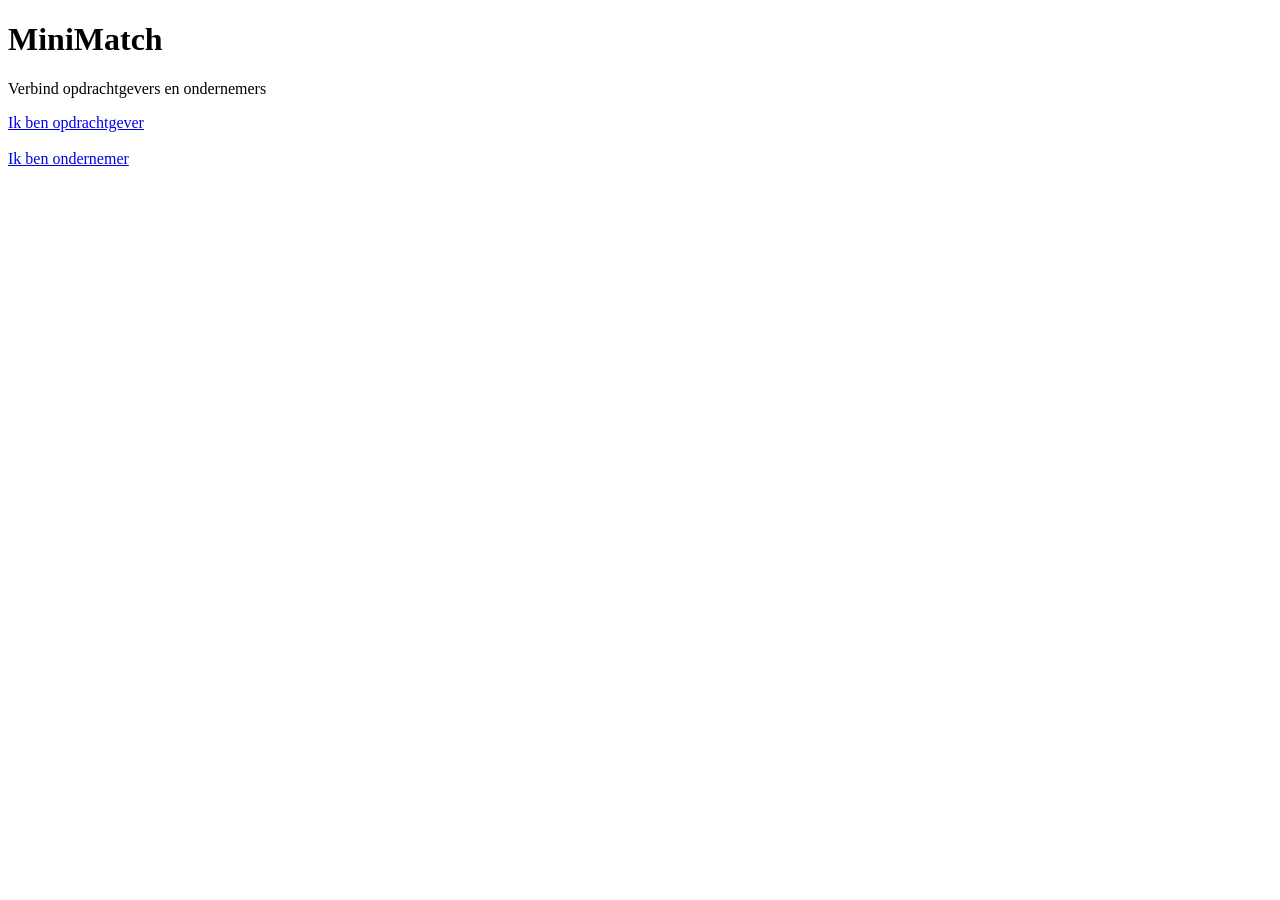
==== index.html @ 44d72f2a "Initial commit" ====
<!DOCTYPE html>
<html lang="nl">
<head>
  <meta charset="UTF-8">
  <title>MiniMatch</title>
  <link rel="stylesheet" href="style.css">
</head>
<body>
  <h1>MiniMatch</h1>
  <p>Verbind opdrachtgevers en ondernemers</p>

  <a href="opdrachtgever.html">Ik ben opdrachtgever</a><br><br>
  <a href="ondernemer.html">Ik ben ondernemer</a>
</body>
</html>
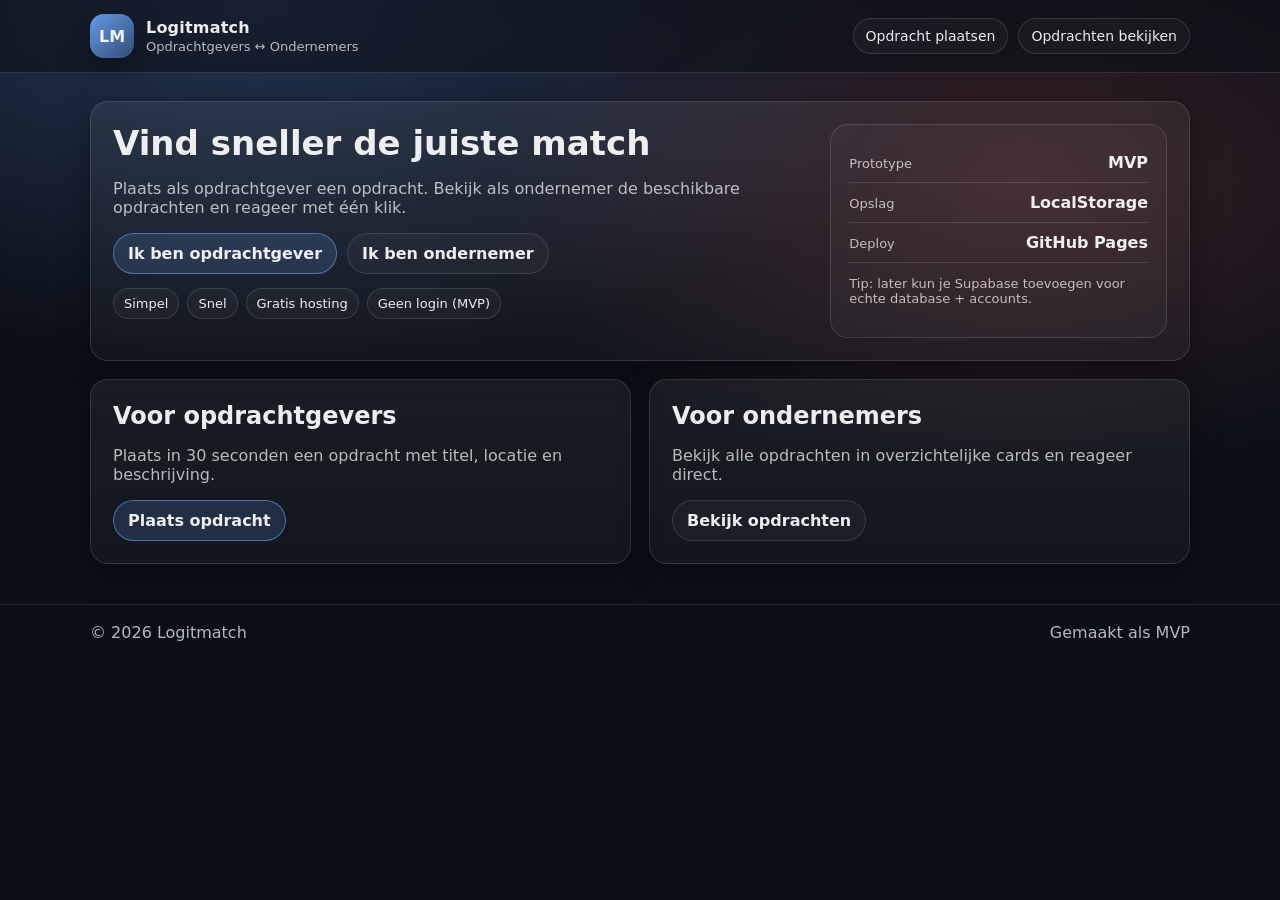
==== commit 0802f2bc: "Improve UI + pages" ====
--- a/index.html
+++ b/index.html
@@ -1,15 +1,93 @@
 <!DOCTYPE html>
 <html lang="nl">
 <head>
-  <meta charset="UTF-8">
-  <title>MiniMatch</title>
-  <link rel="stylesheet" href="style.css">
+  <meta charset="UTF-8" />
+  <meta name="viewport" content="width=device-width, initial-scale=1"/>
+  <title>Logitmatch</title>
+  <link rel="stylesheet" href="style.css" />
 </head>
 <body>
-  <h1>MiniMatch</h1>
-  <p>Verbind opdrachtgevers en ondernemers</p>
+  <header class="topbar">
+    <div class="container topbar-inner">
+      <div class="brand">
+        <div class="logo">LM</div>
+        <div>
+          <div class="brand-name">Logitmatch</div>
+          <div class="brand-sub">Opdrachtgevers ↔ Ondernemers</div>
+        </div>
+      </div>
+      <nav class="nav">
+        <a class="nav-link" href="opdrachtgever.html">Opdracht plaatsen</a>
+        <a class="nav-link" href="ondernemer.html">Opdrachten bekijken</a>
+      </nav>
+    </div>
+  </header>
 
-  <a href="opdrachtgever.html">Ik ben opdrachtgever</a><br><br>
-  <a href="ondernemer.html">Ik ben ondernemer</a>
+  <main class="container">
+    <section class="hero card">
+      <div class="hero-text">
+        <h1>Vind sneller de juiste match</h1>
+        <p class="muted">
+          Plaats als opdrachtgever een opdracht. Bekijk als ondernemer de beschikbare opdrachten
+          en reageer met één klik.
+        </p>
+
+        <div class="actions">
+          <a class="btn btn-primary" href="opdrachtgever.html">Ik ben opdrachtgever</a>
+          <a class="btn btn-ghost" href="ondernemer.html">Ik ben ondernemer</a>
+        </div>
+
+        <div class="chips">
+          <span class="chip">Simpel</span>
+          <span class="chip">Snel</span>
+          <span class="chip">Gratis hosting</span>
+          <span class="chip">Geen login (MVP)</span>
+        </div>
+      </div>
+
+      <div class="hero-panel">
+        <div class="stat">
+          <div class="stat-label">Prototype</div>
+          <div class="stat-value">MVP</div>
+        </div>
+        <div class="stat">
+          <div class="stat-label">Opslag</div>
+          <div class="stat-value">LocalStorage</div>
+        </div>
+        <div class="stat">
+          <div class="stat-label">Deploy</div>
+          <div class="stat-value">GitHub Pages</div>
+        </div>
+        <p class="small muted">
+          Tip: later kun je Supabase toevoegen voor echte database + accounts.
+        </p>
+      </div>
+    </section>
+
+    <section class="grid">
+      <div class="card">
+        <h2>Voor opdrachtgevers</h2>
+        <p class="muted">Plaats in 30 seconden een opdracht met titel, locatie en beschrijving.</p>
+        <a class="btn btn-primary" href="opdrachtgever.html">Plaats opdracht</a>
+      </div>
+
+      <div class="card">
+        <h2>Voor ondernemers</h2>
+        <p class="muted">Bekijk alle opdrachten in overzichtelijke cards en reageer direct.</p>
+        <a class="btn btn-ghost" href="ondernemer.html">Bekijk opdrachten</a>
+      </div>
+    </section>
+  </main>
+
+  <footer class="footer">
+    <div class="container footer-inner">
+      <span class="muted">© <span id="year"></span> Logitmatch</span>
+      <span class="muted">Gemaakt als MVP</span>
+    </div>
+  </footer>
+
+  <script>
+    document.getElementById("year").textContent = new Date().getFullYear();
+  </script>
 </body>
 </html>
--- a/style.css
+++ b/style.css
@@ -0,0 +1,248 @@
+:root{
+    --bg: #0b0f17;
+    --card: rgba(255,255,255,0.06);
+    --card2: rgba(255,255,255,0.08);
+    --text: rgba(255,255,255,0.92);
+    --muted: rgba(255,255,255,0.70);
+    --line: rgba(255,255,255,0.12);
+    --primary: #6ea8fe;
+    --danger: #ff6b6b;
+    --shadow: 0 10px 30px rgba(0,0,0,0.35);
+    --radius: 18px;
+  }
+  
+  *{ box-sizing:border-box; }
+  html,body{ height:100%; }
+  body{
+    margin:0;
+    font-family: ui-sans-serif, system-ui, -apple-system, Segoe UI, Roboto, Arial, "Apple Color Emoji","Segoe UI Emoji";
+    background: radial-gradient(1200px 600px at 20% 0%, rgba(110,168,254,0.25), transparent 60%),
+                radial-gradient(900px 500px at 80% 20%, rgba(255,107,107,0.18), transparent 60%),
+                var(--bg);
+    color:var(--text);
+  }
+  
+  a{ color:inherit; text-decoration:none; }
+  .container{
+    width:min(1100px, 92vw);
+    margin:0 auto;
+  }
+  
+  .topbar{
+    position:sticky;
+    top:0;
+    z-index:10;
+    backdrop-filter: blur(10px);
+    background: rgba(11,15,23,0.55);
+    border-bottom: 1px solid var(--line);
+  }
+  .topbar-inner{
+    display:flex;
+    align-items:center;
+    justify-content:space-between;
+    padding:14px 0;
+    gap:16px;
+  }
+  
+  .brand{ display:flex; align-items:center; gap:12px; }
+  .brand-link{ display:flex; align-items:center; gap:12px; }
+  .logo{
+    width:44px; height:44px;
+    border-radius: 14px;
+    display:grid; place-items:center;
+    background: linear-gradient(135deg, rgba(110,168,254,0.9), rgba(110,168,254,0.35));
+    box-shadow: var(--shadow);
+    font-weight:800;
+  }
+  .brand-name{ font-weight:800; letter-spacing:0.2px; }
+  .brand-sub{ font-size:13px; color:var(--muted); margin-top:2px; }
+  
+  .nav{ display:flex; gap:10px; flex-wrap:wrap; justify-content:flex-end; }
+  .nav-link{
+    padding:9px 12px;
+    border:1px solid var(--line);
+    border-radius: 999px;
+    background: rgba(255,255,255,0.03);
+    font-size:14px;
+  }
+  .nav-link:hover{ background: rgba(255,255,255,0.06); }
+  
+  .card{
+    background: linear-gradient(180deg, var(--card), rgba(255,255,255,0.03));
+    border:1px solid var(--line);
+    border-radius: var(--radius);
+    box-shadow: var(--shadow);
+    padding:22px;
+  }
+  
+  .hero{
+    margin:28px 0 18px;
+    display:grid;
+    grid-template-columns: 1.35fr 0.65fr;
+    gap:18px;
+  }
+  .hero-text h1{ margin:0 0 8px; font-size:34px; line-height:1.15; }
+  .muted{ color:var(--muted); }
+  .small{ font-size:13px; }
+  .actions{ display:flex; gap:10px; flex-wrap:wrap; margin-top:14px; }
+  
+  .chips{ display:flex; gap:8px; flex-wrap:wrap; margin-top:14px; }
+  .chip{
+    font-size:13px;
+    padding:7px 10px;
+    border-radius: 999px;
+    border:1px solid var(--line);
+    background: rgba(255,255,255,0.03);
+  }
+  
+  .hero-panel{
+    border:1px solid var(--line);
+    background: rgba(255,255,255,0.03);
+    border-radius: var(--radius);
+    padding:18px;
+  }
+  .stat{
+    display:flex;
+    align-items:baseline;
+    justify-content:space-between;
+    border-bottom: 1px solid var(--line);
+    padding:10px 0;
+  }
+  .stat:last-child{ border-bottom:none; }
+  .stat-label{ color:var(--muted); font-size:13px; }
+  .stat-value{ font-weight:800; }
+  
+  .grid{
+    display:grid;
+    grid-template-columns: 1fr 1fr;
+    gap:18px;
+    margin:18px 0 40px;
+  }
+  .card h2{ margin:0 0 10px; }
+  .card-head{ margin-bottom:14px; }
+  .card-head h1{ margin:0 0 6px; font-size:26px; }
+  
+  .btn{
+    display:inline-flex;
+    align-items:center;
+    justify-content:center;
+    gap:8px;
+    border-radius: 999px;
+    padding:10px 14px;
+    border:1px solid var(--line);
+    background: rgba(255,255,255,0.04);
+    cursor:pointer;
+    font-weight:700;
+  }
+  .btn:hover{ background: rgba(255,255,255,0.07); }
+  .btn-primary{
+    border-color: rgba(110,168,254,0.55);
+    background: rgba(110,168,254,0.16);
+  }
+  .btn-primary:hover{ background: rgba(110,168,254,0.22); }
+  .btn-ghost{ background: rgba(255,255,255,0.03); }
+  .btn-danger{
+    border-color: rgba(255,107,107,0.55);
+    background: rgba(255,107,107,0.14);
+  }
+  .btn-danger:hover{ background: rgba(255,107,107,0.20); }
+  .btn-sm{ padding:7px 10px; font-size:13px; }
+  
+  .form{ display:grid; gap:14px; }
+  .field{ display:grid; gap:8px; }
+  label{ font-size:13px; color:var(--muted); }
+  input, textarea{
+    width:100%;
+    padding:12px 12px;
+    border-radius: 12px;
+    border:1px solid var(--line);
+    background: rgba(255,255,255,0.03);
+    color:var(--text);
+    outline:none;
+  }
+  textarea{ min-height:120px; resize:vertical; }
+  input:focus, textarea:focus{ border-color: rgba(110,168,254,0.6); }
+  
+  .notice{
+    margin-top:6px;
+    font-size:14px;
+    color: rgba(200,255,220,0.95);
+    display:none;
+  }
+  .notice.show{ display:block; }
+  
+  .toolbar{
+    display:flex;
+    gap:10px;
+    flex-wrap:wrap;
+    align-items:center;
+    justify-content:space-between;
+    margin-bottom:14px;
+  }
+  .search{ flex:1; min-width:220px; }
+  
+  .list{
+    list-style:none;
+    padding:0;
+    margin:0;
+    display:grid;
+    gap:12px;
+  }
+  .item{
+    border:1px solid var(--line);
+    background: rgba(255,255,255,0.03);
+    border-radius: 16px;
+    padding:14px;
+  }
+  .item-head{
+    display:flex;
+    align-items:flex-start;
+    justify-content:space-between;
+    gap:12px;
+  }
+  .item-title{
+    font-weight:900;
+    font-size:16px;
+    margin-bottom:6px;
+  }
+  .item-meta{ display:flex; gap:8px; align-items:center; flex-wrap:wrap; }
+  .badge{
+    font-size:12px;
+    padding:5px 8px;
+    border-radius: 999px;
+    border:1px solid var(--line);
+    background: rgba(255,255,255,0.04);
+  }
+  .item-desc{ margin:10px 0 0; color:var(--muted); line-height:1.5; }
+  .item-actions{ display:flex; gap:8px; flex-wrap:wrap; justify-content:flex-end; }
+  
+  .empty-state{
+    border:1px dashed var(--line);
+    background: rgba(255,255,255,0.02);
+    border-radius: var(--radius);
+    padding:18px;
+    margin:10px 0 16px;
+  }
+  .hidden{ display:none; }
+  
+  .footer{
+    border-top: 1px solid var(--line);
+    background: rgba(11,15,23,0.55);
+    backdrop-filter: blur(10px);
+    padding:18px 0;
+  }
+  .footer-inner{
+    display:flex;
+    justify-content:space-between;
+    gap:12px;
+    flex-wrap:wrap;
+  }
+  
+  /* Responsive */
+  @media (max-width: 860px){
+    .hero{ grid-template-columns: 1fr; }
+    .grid{ grid-template-columns: 1fr; }
+    .item-head{ flex-direction:column; }
+    .item-actions{ justify-content:flex-start; }
+  }
+  
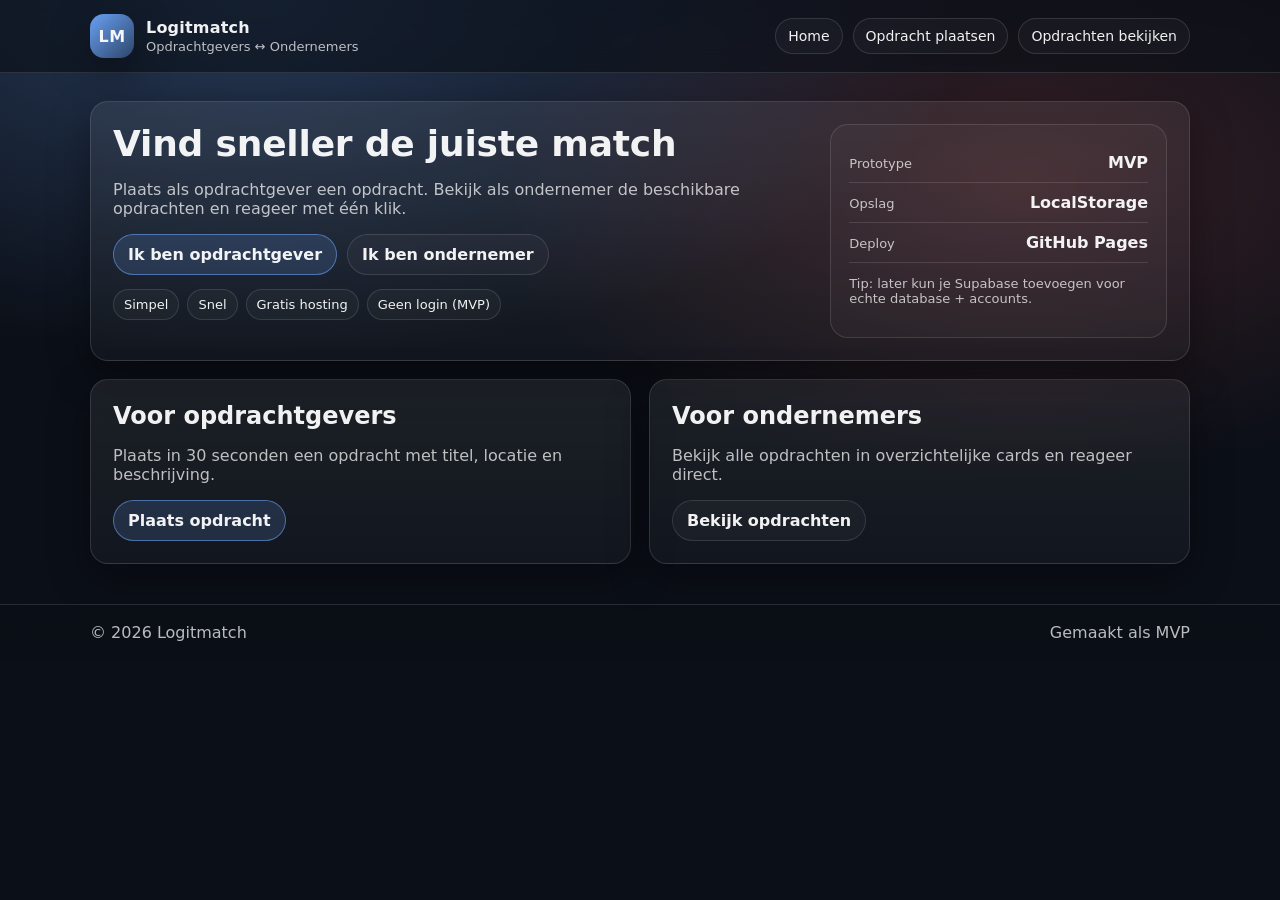
==== commit 48b58a58: "Improve UI/UX (nav active, sort, count, toast)" ====
--- a/index.html
+++ b/index.html
@@ -4,9 +4,9 @@
   <meta charset="UTF-8" />
   <meta name="viewport" content="width=device-width, initial-scale=1"/>
   <title>Logitmatch</title>
-  <link rel="stylesheet" href="style.css" />
+  <link rel="stylesheet" href="./style.css">
 </head>
-<body>
+<body data-page="home">
   <header class="topbar">
     <div class="container topbar-inner">
       <div class="brand">
@@ -17,9 +17,10 @@
         </div>
       </div>
       <nav class="nav">
-        <a class="nav-link" href="opdrachtgever.html">Opdracht plaatsen</a>
-        <a class="nav-link" href="ondernemer.html">Opdrachten bekijken</a>
-      </nav>
+        <a class="nav-link" data-link="home" href="./index.html">Home</a>
+        <a class="nav-link" data-link="opdrachtgever" href="./opdrachtgever.html">Opdracht plaatsen</a>
+        <a class="nav-link" data-link="ondernemer" href="./ondernemer.html">Opdrachten bekijken</a>
+      </nav>      
     </div>
   </header>
 
@@ -33,8 +34,8 @@
         </p>
 
         <div class="actions">
-          <a class="btn btn-primary" href="opdrachtgever.html">Ik ben opdrachtgever</a>
-          <a class="btn btn-ghost" href="ondernemer.html">Ik ben ondernemer</a>
+          <a class="btn btn-primary" href="./opdrachtgever.html">Ik ben opdrachtgever</a>
+          <a class="btn btn-ghost" href="./ondernemer.html">Ik ben ondernemer</a>
         </div>
 
         <div class="chips">
@@ -68,13 +69,13 @@
       <div class="card">
         <h2>Voor opdrachtgevers</h2>
         <p class="muted">Plaats in 30 seconden een opdracht met titel, locatie en beschrijving.</p>
-        <a class="btn btn-primary" href="opdrachtgever.html">Plaats opdracht</a>
+        <a class="btn btn-primary" href="./opdrachtgever.html">Plaats opdracht</a>
       </div>
 
       <div class="card">
         <h2>Voor ondernemers</h2>
         <p class="muted">Bekijk alle opdrachten in overzichtelijke cards en reageer direct.</p>
-        <a class="btn btn-ghost" href="ondernemer.html">Bekijk opdrachten</a>
+        <a class="btn btn-ghost" href="./ondernemer.html">Bekijk opdrachten</a>
       </div>
     </section>
   </main>
--- a/style.css
+++ b/style.css
@@ -1,13 +1,13 @@
 :root{
-    --bg: #0b0f17;
-    --card: rgba(255,255,255,0.06);
-    --card2: rgba(255,255,255,0.08);
-    --text: rgba(255,255,255,0.92);
-    --muted: rgba(255,255,255,0.70);
+    --bg:#0b0f17;
+    --card: rgba(255,255,255,0.07);
+    --card2: rgba(255,255,255,0.10);
+    --text: rgba(255,255,255,0.94);
+    --muted: rgba(255,255,255,0.72);
     --line: rgba(255,255,255,0.12);
-    --primary: #6ea8fe;
-    --danger: #ff6b6b;
-    --shadow: 0 10px 30px rgba(0,0,0,0.35);
+    --primary:#6ea8fe;
+    --danger:#ff6b6b;
+    --shadow: 0 14px 40px rgba(0,0,0,0.38);
     --radius: 18px;
   }
   
@@ -15,33 +15,26 @@
   html,body{ height:100%; }
   body{
     margin:0;
-    font-family: ui-sans-serif, system-ui, -apple-system, Segoe UI, Roboto, Arial, "Apple Color Emoji","Segoe UI Emoji";
-    background: radial-gradient(1200px 600px at 20% 0%, rgba(110,168,254,0.25), transparent 60%),
-                radial-gradient(900px 500px at 80% 20%, rgba(255,107,107,0.18), transparent 60%),
-                var(--bg);
+    font-family: ui-sans-serif, system-ui, -apple-system, Segoe UI, Roboto, Arial;
+    background:
+      radial-gradient(1200px 600px at 20% 0%, rgba(110,168,254,0.28), transparent 60%),
+      radial-gradient(900px 500px at 80% 20%, rgba(255,107,107,0.18), transparent 60%),
+      var(--bg);
     color:var(--text);
   }
   
   a{ color:inherit; text-decoration:none; }
-  .container{
-    width:min(1100px, 92vw);
-    margin:0 auto;
-  }
+  .container{ width:min(1100px, 92vw); margin:0 auto; }
   
   .topbar{
-    position:sticky;
-    top:0;
-    z-index:10;
-    backdrop-filter: blur(10px);
-    background: rgba(11,15,23,0.55);
-    border-bottom: 1px solid var(--line);
+    position:sticky; top:0; z-index:10;
+    backdrop-filter: blur(12px);
+    background: rgba(11,15,23,0.62);
+    border-bottom:1px solid var(--line);
   }
   .topbar-inner{
-    display:flex;
-    align-items:center;
-    justify-content:space-between;
-    padding:14px 0;
-    gap:16px;
+    display:flex; align-items:center; justify-content:space-between;
+    padding:14px 0; gap:16px;
   }
   
   .brand{ display:flex; align-items:center; gap:12px; }
@@ -50,11 +43,12 @@
     width:44px; height:44px;
     border-radius: 14px;
     display:grid; place-items:center;
-    background: linear-gradient(135deg, rgba(110,168,254,0.9), rgba(110,168,254,0.35));
+    background: linear-gradient(135deg, rgba(110,168,254,0.95), rgba(110,168,254,0.30));
     box-shadow: var(--shadow);
-    font-weight:800;
-  }
-  .brand-name{ font-weight:800; letter-spacing:0.2px; }
+    font-weight:900;
+    letter-spacing:0.4px;
+  }
+  .brand-name{ font-weight:900; letter-spacing:0.2px; }
   .brand-sub{ font-size:13px; color:var(--muted); margin-top:2px; }
   
   .nav{ display:flex; gap:10px; flex-wrap:wrap; justify-content:flex-end; }
@@ -64,8 +58,16 @@
     border-radius: 999px;
     background: rgba(255,255,255,0.03);
     font-size:14px;
-  }
-  .nav-link:hover{ background: rgba(255,255,255,0.06); }
+    transition: transform .12s ease, background .12s ease, border-color .12s ease;
+  }
+  .nav-link:hover{
+    background: rgba(255,255,255,0.07);
+    transform: translateY(-1px);
+  }
+  .nav-link.active{
+    border-color: rgba(110,168,254,0.55);
+    background: rgba(110,168,254,0.16);
+  }
   
   .card{
     background: linear-gradient(180deg, var(--card), rgba(255,255,255,0.03));
@@ -81,9 +83,11 @@
     grid-template-columns: 1.35fr 0.65fr;
     gap:18px;
   }
-  .hero-text h1{ margin:0 0 8px; font-size:34px; line-height:1.15; }
+  .hero-text h1{ margin:0 0 10px; font-size:36px; line-height:1.12; letter-spacing:-0.2px; }
   .muted{ color:var(--muted); }
   .small{ font-size:13px; }
+  .hint{ margin-top:6px; }
+  
   .actions{ display:flex; gap:10px; flex-wrap:wrap; margin-top:14px; }
   
   .chips{ display:flex; gap:8px; flex-wrap:wrap; margin-top:14px; }
@@ -102,15 +106,13 @@
     padding:18px;
   }
   .stat{
-    display:flex;
-    align-items:baseline;
-    justify-content:space-between;
+    display:flex; align-items:baseline; justify-content:space-between;
     border-bottom: 1px solid var(--line);
     padding:10px 0;
   }
   .stat:last-child{ border-bottom:none; }
   .stat-label{ color:var(--muted); font-size:13px; }
-  .stat-value{ font-weight:800; }
+  .stat-value{ font-weight:900; }
   
   .grid{
     display:grid;
@@ -118,6 +120,7 @@
     gap:18px;
     margin:18px 0 40px;
   }
+  
   .card h2{ margin:0 0 10px; }
   .card-head{ margin-bottom:14px; }
   .card-head h1{ margin:0 0 6px; font-size:26px; }
@@ -132,26 +135,37 @@
     border:1px solid var(--line);
     background: rgba(255,255,255,0.04);
     cursor:pointer;
-    font-weight:700;
-  }
-  .btn:hover{ background: rgba(255,255,255,0.07); }
+    font-weight:800;
+    transition: transform .12s ease, background .12s ease, border-color .12s ease;
+  }
+  .btn:hover{
+    background: rgba(255,255,255,0.08);
+    transform: translateY(-1px);
+  }
+  .btn:active{ transform: translateY(0px); }
+  .btn:focus-visible{
+    outline: 2px solid rgba(110,168,254,0.55);
+    outline-offset: 2px;
+  }
   .btn-primary{
     border-color: rgba(110,168,254,0.55);
     background: rgba(110,168,254,0.16);
   }
-  .btn-primary:hover{ background: rgba(110,168,254,0.22); }
+  .btn-primary:hover{ background: rgba(110,168,254,0.24); }
   .btn-ghost{ background: rgba(255,255,255,0.03); }
   .btn-danger{
     border-color: rgba(255,107,107,0.55);
     background: rgba(255,107,107,0.14);
   }
-  .btn-danger:hover{ background: rgba(255,107,107,0.20); }
+  .btn-danger:hover{ background: rgba(255,107,107,0.22); }
   .btn-sm{ padding:7px 10px; font-size:13px; }
   
   .form{ display:grid; gap:14px; }
   .field{ display:grid; gap:8px; }
+  .field-row{ display:flex; align-items:baseline; justify-content:space-between; gap:10px; }
   label{ font-size:13px; color:var(--muted); }
-  input, textarea{
+  
+  input, textarea, .select{
     width:100%;
     padding:12px 12px;
     border-radius: 12px;
@@ -161,7 +175,9 @@
     outline:none;
   }
   textarea{ min-height:120px; resize:vertical; }
-  input:focus, textarea:focus{ border-color: rgba(110,168,254,0.6); }
+  input:focus, textarea:focus, .select:focus{
+    border-color: rgba(110,168,254,0.6);
+  }
   
   .notice{
     margin-top:6px;
@@ -170,21 +186,31 @@
     display:none;
   }
   .notice.show{ display:block; }
+  .notice.error{ color: rgba(255,200,200,0.95); }
   
   .toolbar{
     display:flex;
-    gap:10px;
+    gap:12px;
     flex-wrap:wrap;
-    align-items:center;
+    align-items:flex-start;
     justify-content:space-between;
     margin-bottom:14px;
   }
-  .search{ flex:1; min-width:220px; }
+  .toolbar-left{ flex: 1; min-width: 260px; }
+  .toolbar-right{ display:flex; gap:10px; flex-wrap:wrap; align-items:center; justify-content:flex-end; }
+  
+  .search{ width:100%; }
+  .count-pill{
+    font-size:12px;
+    padding:6px 10px;
+    border-radius:999px;
+    border:1px solid var(--line);
+    background: rgba(255,255,255,0.04);
+  }
   
   .list{
     list-style:none;
-    padding:0;
-    margin:0;
+    padding:0; margin:0;
     display:grid;
     gap:12px;
   }
@@ -193,27 +219,27 @@
     background: rgba(255,255,255,0.03);
     border-radius: 16px;
     padding:14px;
+    transition: transform .12s ease, background .12s ease;
+  }
+  .item:hover{
+    background: rgba(255,255,255,0.05);
+    transform: translateY(-1px);
   }
   .item-head{
-    display:flex;
-    align-items:flex-start;
-    justify-content:space-between;
-    gap:12px;
-  }
-  .item-title{
-    font-weight:900;
-    font-size:16px;
-    margin-bottom:6px;
-  }
+    display:flex; align-items:flex-start; justify-content:space-between;
+    gap:12px;
+  }
+  .item-main{ min-width: 220px; }
+  .item-title{ font-weight:900; font-size:16px; margin-bottom:6px; }
   .item-meta{ display:flex; gap:8px; align-items:center; flex-wrap:wrap; }
   .badge{
     font-size:12px;
     padding:5px 8px;
-    border-radius: 999px;
+    border-radius:999px;
     border:1px solid var(--line);
     background: rgba(255,255,255,0.04);
   }
-  .item-desc{ margin:10px 0 0; color:var(--muted); line-height:1.5; }
+  .item-desc{ margin:10px 0 0; color:var(--muted); line-height:1.55; }
   .item-actions{ display:flex; gap:8px; flex-wrap:wrap; justify-content:flex-end; }
   
   .empty-state{
@@ -226,9 +252,9 @@
   .hidden{ display:none; }
   
   .footer{
-    border-top: 1px solid var(--line);
-    background: rgba(11,15,23,0.55);
-    backdrop-filter: blur(10px);
+    border-top:1px solid var(--line);
+    background: rgba(11,15,23,0.60);
+    backdrop-filter: blur(12px);
     padding:18px 0;
   }
   .footer-inner{
@@ -236,6 +262,27 @@
     justify-content:space-between;
     gap:12px;
     flex-wrap:wrap;
+  }
+  
+  /* Toast */
+  .toast{
+    position: fixed;
+    left: 50%;
+    bottom: 22px;
+    transform: translateX(-50%) translateY(20px);
+    opacity: 0;
+    pointer-events:none;
+    padding: 10px 14px;
+    border-radius: 999px;
+    border: 1px solid var(--line);
+    background: rgba(0,0,0,0.55);
+    backdrop-filter: blur(10px);
+    box-shadow: var(--shadow);
+    transition: opacity .18s ease, transform .18s ease;
+  }
+  .toast.show{
+    opacity: 1;
+    transform: translateX(-50%) translateY(0);
   }
   
   /* Responsive */
